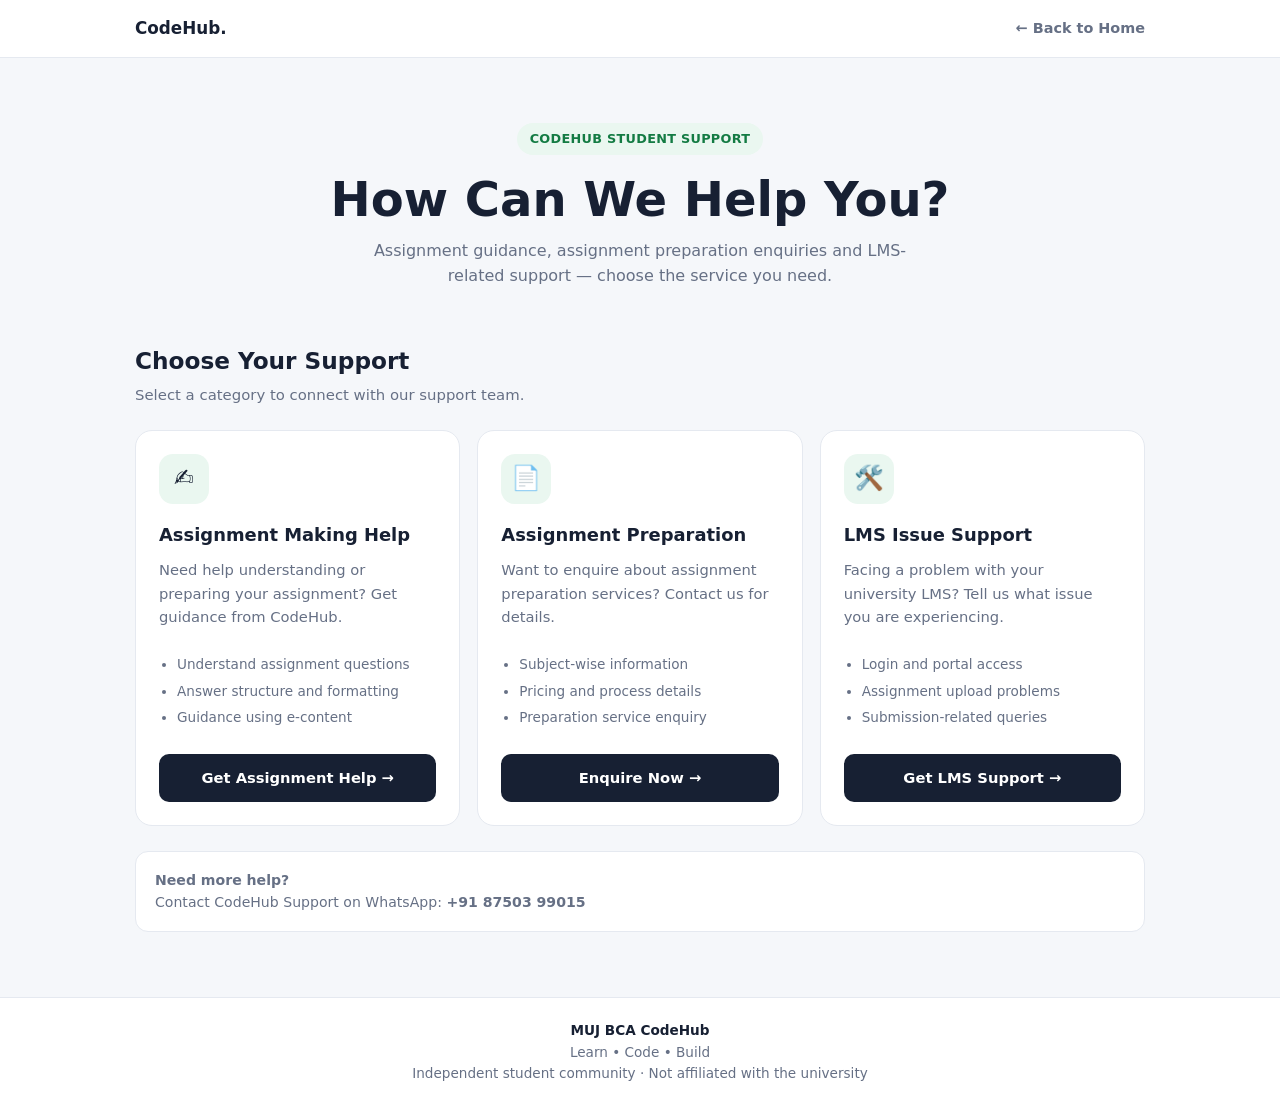
==== support.html @ 630306e5 "Create support.html" ====
<!DOCTYPE html>
<html lang="en">
<head>
  <meta charset="UTF-8">
  <meta name="viewport" content="width=device-width, initial-scale=1.0">
  <meta name="theme-color" content="#f5f7fa">
  <title>Support | MUJ BCA CodeHub</title>
  <style>
    :root {
      --ink: #172033;
      --muted: #667085;
      --bg: #f5f7fa;
      --card: #ffffff;
      --line: #e5e9f0;
      --accent: #159653;
      --soft: #eaf7f0;
    }

    * { box-sizing: border-box; }

    body {
      margin: 0;
      background: var(--bg);
      color: var(--ink);
      font-family: system-ui, -apple-system, "Segoe UI", sans-serif;
      line-height: 1.6;
    }

    a { text-decoration: none; }

    .topbar {
      background: white;
      border-bottom: 1px solid var(--line);
    }

    .nav {
      max-width: 1050px;
      margin: auto;
      padding: 15px 20px;
      display: flex;
      align-items: center;
      justify-content: space-between;
      gap: 12px;
    }

    .brand {
      color: var(--ink);
      font-weight: 800;
      font-size: 1.05rem;
    }

    .back {
      color: var(--muted);
      font-weight: 650;
      font-size: .9rem;
    }

    .hero {
      text-align: center;
      padding: 65px 20px 38px;
    }

    .tag {
      display: inline-block;
      padding: 6px 13px;
      border-radius: 30px;
      background: var(--soft);
      color: #137b43;
      font-size: .8rem;
      font-weight: 750;
      letter-spacing: .3px;
    }

    .hero h1 {
      margin: 17px 0 10px;
      font-size: clamp(2rem, 6vw, 3rem);
      line-height: 1.15;
    }

    .hero p {
      max-width: 570px;
      margin: auto;
      color: var(--muted);
    }

    .container {
      max-width: 1050px;
      margin: auto;
      padding: 15px 20px 65px;
    }

    .section-heading {
      margin-bottom: 22px;
    }

    .section-heading h2 {
      margin: 0 0 5px;
      font-size: 1.45rem;
    }

    .section-heading p {
      margin: 0;
      color: var(--muted);
      font-size: .93rem;
    }

    .grid {
      display: grid;
      grid-template-columns: repeat(3, 1fr);
      gap: 17px;
    }

    .card {
      background: var(--card);
      border: 1px solid var(--line);
      border-radius: 17px;
      padding: 23px;
      display: flex;
      flex-direction: column;
      min-height: 300px;
      transition: transform .2s, box-shadow .2s;
    }

    .card:hover {
      transform: translateY(-4px);
      box-shadow: 0 12px 28px rgba(23,32,51,.07);
    }

    .icon {
      width: 50px;
      height: 50px;
      display: grid;
      place-items: center;
      border-radius: 14px;
      background: var(--soft);
      font-size: 1.5rem;
      margin-bottom: 17px;
    }

    .card h3 {
      margin: 0 0 9px;
      font-size: 1.12rem;
    }

    .card p {
      margin: 0 0 20px;
      color: var(--muted);
      font-size: .92rem;
      flex: 1;
    }

    .points {
      margin: 0 0 20px;
      padding-left: 18px;
      color: var(--muted);
      font-size: .85rem;
    }

    .points li { margin: 5px 0; }

    .btn {
      display: block;
      width: 100%;
      text-align: center;
      background: var(--ink);
      color: white;
      padding: 12px 15px;
      border-radius: 10px;
      font-weight: 750;
      font-size: .92rem;
      transition: .2s;
    }

    .btn:hover { background: #30415f; }

    .note {
      margin-top: 25px;
      padding: 17px 19px;
      background: #fff;
      border: 1px solid var(--line);
      border-radius: 13px;
      color: var(--muted);
      font-size: .88rem;
    }

    footer {
      border-top: 1px solid var(--line);
      background: white;
      padding: 22px 15px;
      text-align: center;
      color: var(--muted);
      font-size: .85rem;
    }

    footer strong { color: var(--ink); }

    @media (max-width: 760px) {
      .grid { grid-template-columns: 1fr; }
      .card { min-height: auto; }
      .hero { padding-top: 48px; }
    }
  </style>
</head>

<body>

  <header class="topbar">
    <div class="nav">
      <a class="brand" href="index.html">CodeHub.</a>
      <a class="back" href="index.html">← Back to Home</a>
    </div>
  </header>

  <main>
    <section class="hero">
      <span class="tag">CODEHUB STUDENT SUPPORT</span>
      <h1>How Can We Help You?</h1>
      <p>Assignment guidance, assignment preparation enquiries
      and LMS-related support — choose the service you need.</p>
    </section>

    <section class="container">
      <div class="section-heading">
        <h2>Choose Your Support</h2>
        <p>Select a category to connect with our support team.</p>
      </div>

      <div class="grid">

        <article class="card">
          <div class="icon">✍️</div>
          <h3>Assignment Making Help</h3>
          <p>Need help understanding or preparing your assignment? Get guidance from CodeHub.</p>
          <ul class="points">
            <li>Understand assignment questions</li>
            <li>Answer structure and formatting</li>
            <li>Guidance using e-content</li>
          </ul>
          <a class="btn"
             href="https://wa.me/918750399015?text=Hello%20CodeHub%2C%20I%20need%20guidance%20for%20making%20my%20assignment."
             target="_blank" rel="noopener">
            Get Assignment Help →
          </a>
        </article>

        <article class="card">
          <div class="icon">📄</div>
          <h3>Assignment Preparation</h3>
          <p>Want to enquire about assignment preparation services? Contact us for details.</p>
          <ul class="points">
            <li>Subject-wise information</li>
            <li>Pricing and process details</li>
            <li>Preparation service enquiry</li>
          </ul>
          <a class="btn"
             href="https://wa.me/918750399015?text=Hello%20CodeHub%2C%20I%20want%20to%20know%20about%20assignment%20preparation%20services."
             target="_blank" rel="noopener">
            Enquire Now →
          </a>
        </article>

        <article class="card">
          <div class="icon">🛠️</div>
          <h3>LMS Issue Support</h3>
          <p>Facing a problem with your university LMS? Tell us what issue you are experiencing.</p>
          <ul class="points">
            <li>Login and portal access</li>
            <li>Assignment upload problems</li>
            <li>Submission-related queries</li>
          </ul>
          <a class="btn"
             href="https://wa.me/918750399015?text=Hello%20CodeHub%2C%20I%20need%20help%20with%20an%20LMS%20issue."
             target="_blank" rel="noopener">
            Get LMS Support →
          </a>
        </article>

      </div>

      <div class="note">
        <strong>Need more help?</strong><br>
        Contact CodeHub Support on WhatsApp:
        <strong>+91 87503 99015</strong>
      </div>
    </section>
  </main>

  <footer>
    <strong>MUJ BCA CodeHub</strong><br>
    Learn • Code • Build<br>
    <span>Independent student community · Not affiliated with the university</span>
  </footer>

</body>
</html>
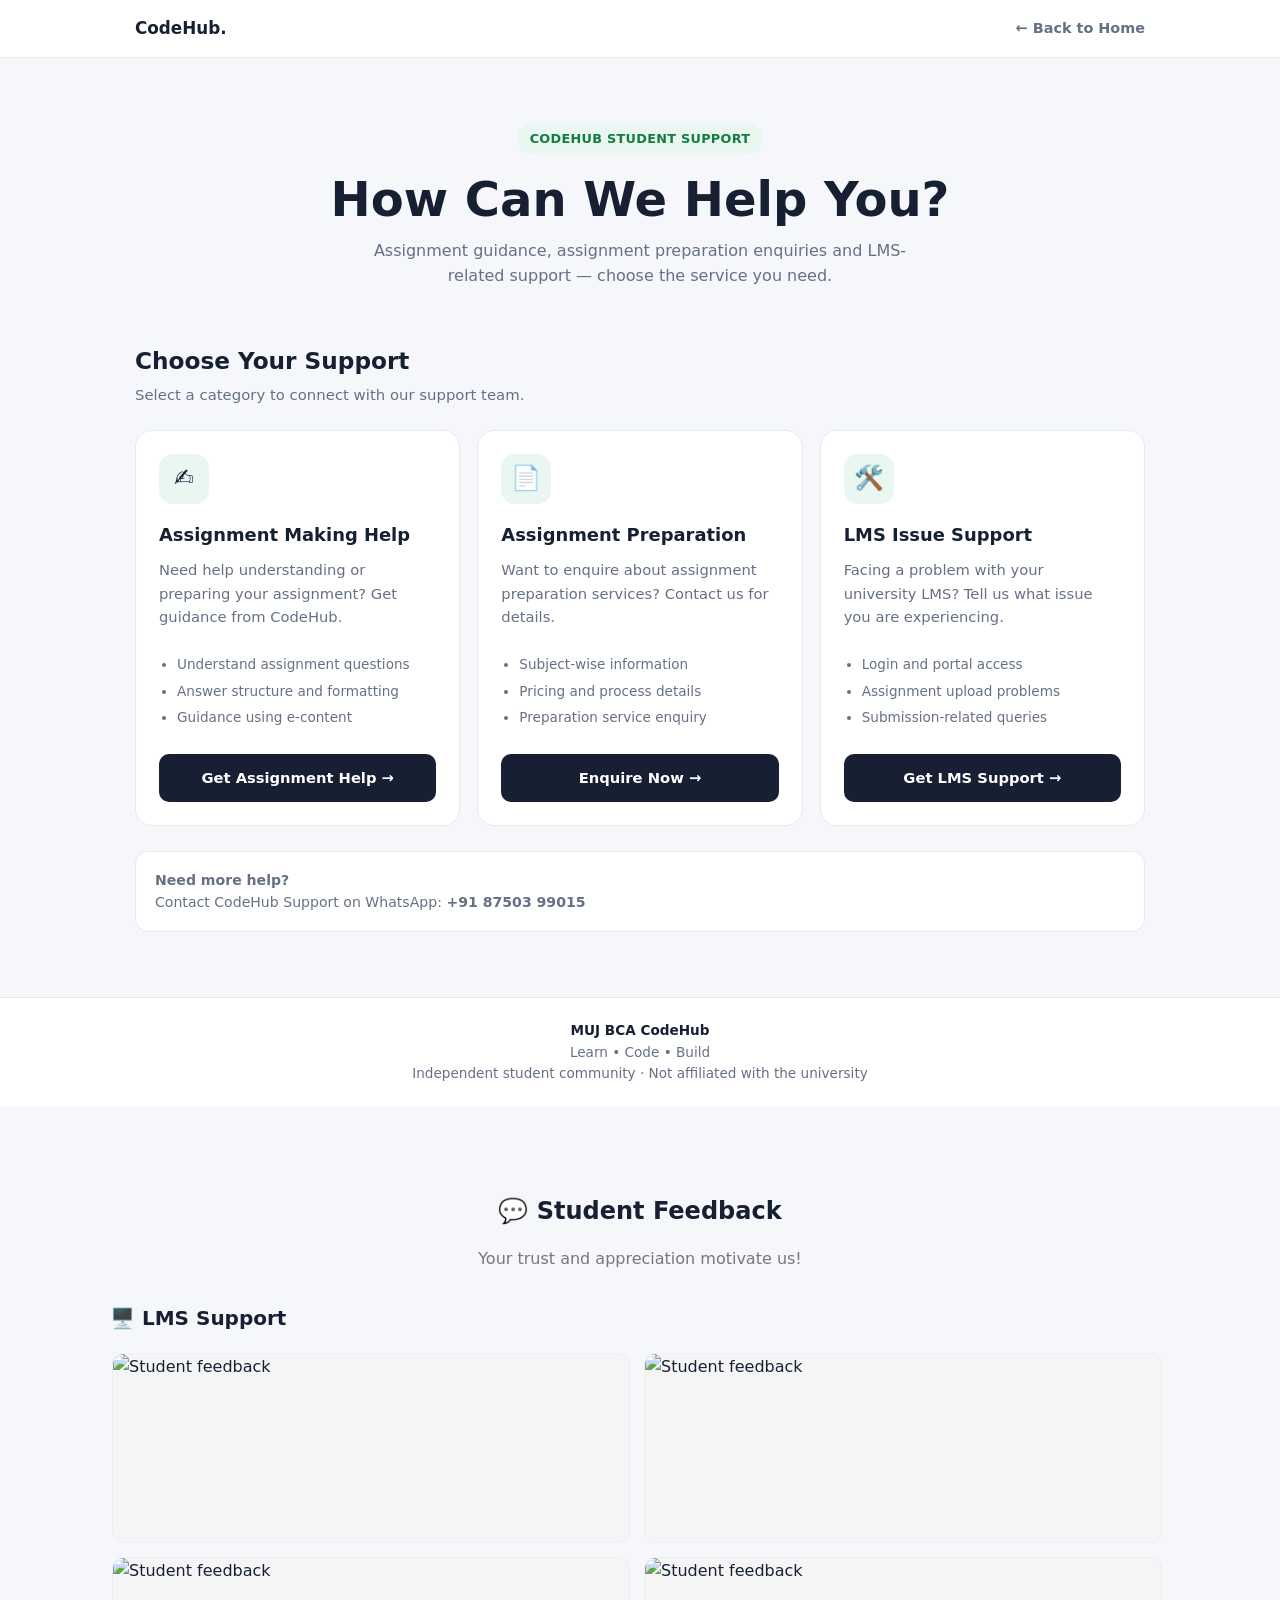
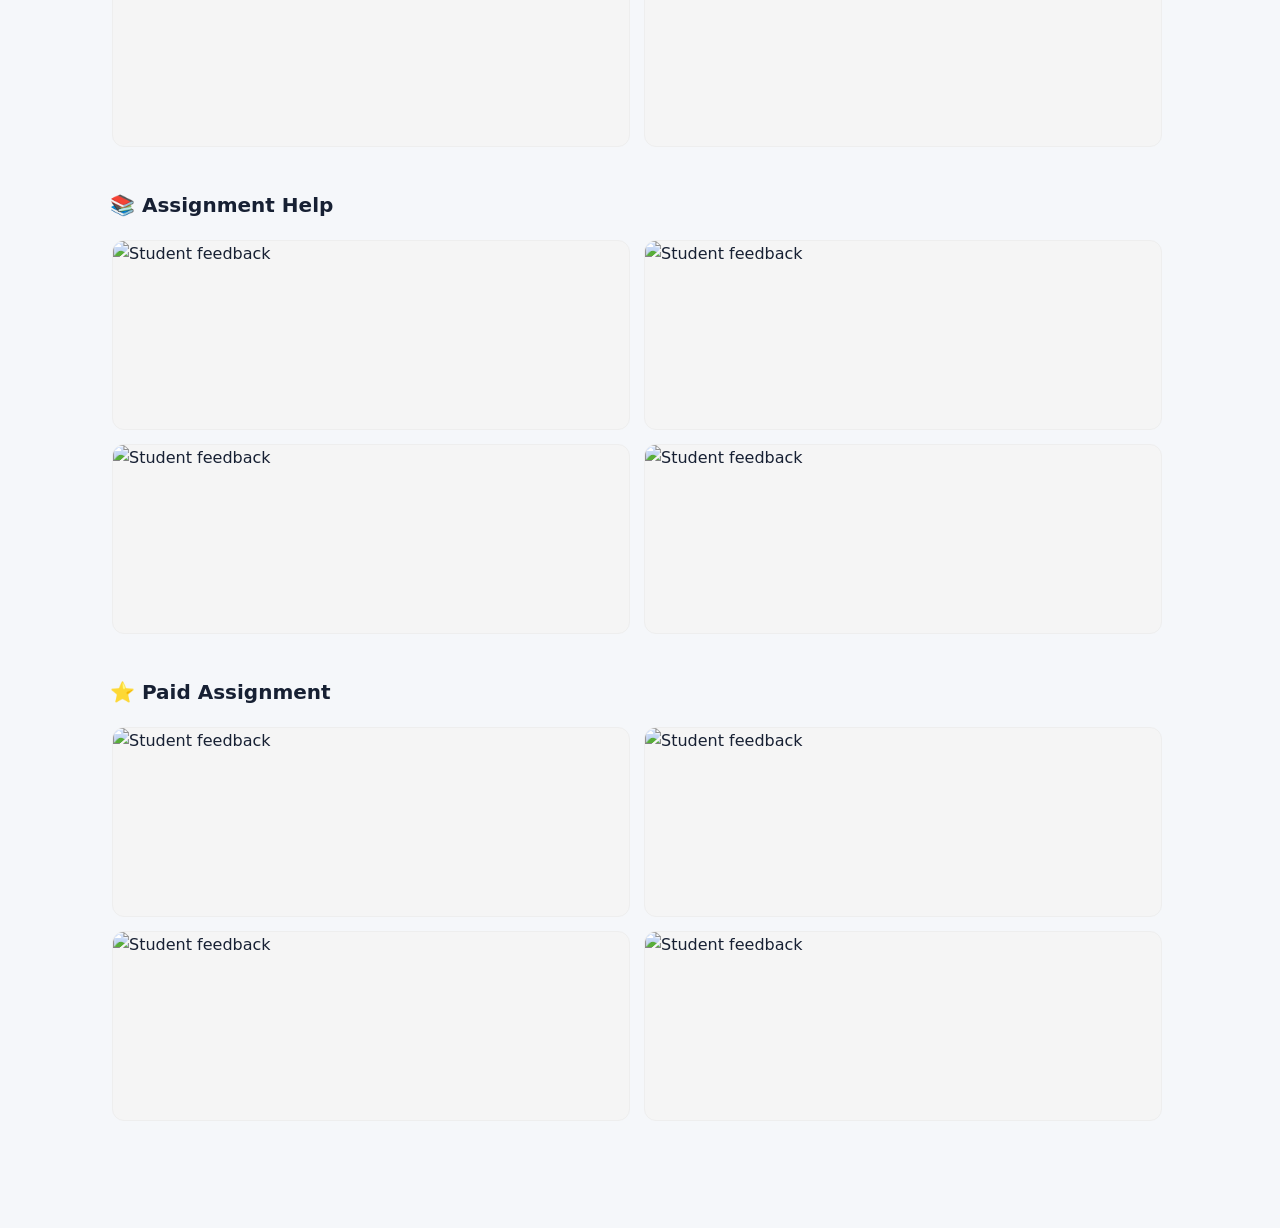
==== commit 398869be: "Update support.html" ====
--- a/support.html
+++ b/support.html
@@ -292,5 +292,195 @@
     <span>Independent student community · Not affiliated with the university</span>
   </footer>
 
+
+<style>
+.feedback-section {
+  margin: 45px auto;
+  padding: 20px;
+  max-width: 1100px;
+}
+
+.feedback-section h2 {
+  text-align: center;
+  margin-bottom: 8px;
+}
+
+.feedback-subtitle {
+  text-align: center;
+  color: #777;
+  margin-bottom: 30px;
+}
+
+.feedback-category {
+  margin: 30px 0;
+}
+
+.feedback-category h3 {
+  margin-bottom: 14px;
+  font-size: 20px;
+}
+
+.feedback-scroll {
+  display: grid;
+  grid-template-columns: repeat(2, minmax(0, 1fr));
+  gap: 14px;
+  max-height: 460px;
+  overflow-y: auto;
+  padding: 5px 8px 12px 2px;
+  overscroll-behavior: contain;
+}
+
+.feedback-scroll img {
+  width: 100%;
+  height: 190px;
+  object-fit: contain;
+  background: #f5f5f5;
+  border-radius: 12px;
+  border: 1px solid #eee;
+  cursor: pointer;
+  transition: transform .2s;
+}
+
+.feedback-scroll img:hover {
+  transform: scale(1.02);
+}
+
+.feedback-scroll::-webkit-scrollbar {
+  width: 6px;
+}
+
+.feedback-scroll::-webkit-scrollbar-thumb {
+  background: #bbb;
+  border-radius: 10px;
+}
+
+.feedback-preview {
+  display: none;
+  position: fixed;
+  inset: 0;
+  z-index: 9999;
+  background: rgba(0,0,0,.9);
+  align-items: center;
+  justify-content: center;
+  padding: 20px;
+}
+
+.feedback-preview img {
+  max-width: 95%;
+  max-height: 85vh;
+  object-fit: contain;
+  border-radius: 10px;
+}
+
+.feedback-preview button {
+  position: absolute;
+  top: 18px;
+  right: 22px;
+  background: white;
+  border: 0;
+  border-radius: 50%;
+  width: 38px;
+  height: 38px;
+  font-size: 22px;
+  cursor: pointer;
+}
+
+@media (max-width: 480px) {
+  .feedback-section {
+    padding: 12px;
+  }
+
+  .feedback-scroll img {
+    height: 145px;
+  }
+
+  .feedback-scroll {
+    max-height: 340px;
+    gap: 10px;
+  }
+}
+</style>
+
+<section class="feedback-section">
+  <h2>💬 Student Feedback</h2>
+  <p class="feedback-subtitle">
+    Your trust and appreciation motivate us!
+  </p>
+
+  <div class="feedback-category">
+    <h3>🖥️ LMS Support</h3>
+    <div class="feedback-scroll" id="lmsGallery"></div>
+  </div>
+
+  <div class="feedback-category">
+    <h3>📚 Assignment Help</h3>
+    <div class="feedback-scroll" id="helpGallery"></div>
+  </div>
+
+  <div class="feedback-category">
+    <h3>⭐ Paid Assignment</h3>
+    <div class="feedback-scroll" id="paidGallery"></div>
+  </div>
+</section>
+
+<div class="feedback-preview" id="feedbackPreview">
+  <button onclick="closeFeedbackPreview()">×</button>
+  <img id="previewImage" src="" alt="Student feedback preview">
+</div>
+
+<script>
+const feedbackImages = {
+  lms: [
+    "images/lms1.jpg",
+    "images/lms2.jpg",
+    "images/lms3.jpg",
+    "images/lms4.jpg"
+  ],
+
+  help: [
+    "images/help1.jpg",
+    "images/help2.jpg",
+    "images/help3.jpg",
+    "images/help4.jpg"
+  ],
+
+  paid: [
+    "images/paid1.jpg",
+    "images/paid2.jpg",
+    "images/paid3.jpg",
+    "images/paid4.jpg"
+  ]
+};
+
+function loadFeedbackGallery(galleryId, images) {
+  const gallery = document.getElementById(galleryId);
+
+  images.forEach((imagePath) => {
+    const image = document.createElement("img");
+    image.src = imagePath;
+    image.alt = "Student feedback";
+    image.loading = "lazy";
+
+    image.onclick = () => openFeedbackPreview(imagePath);
+
+    gallery.appendChild(image);
+  });
+}
+
+loadFeedbackGallery("lmsGallery", feedbackImages.lms);
+loadFeedbackGallery("helpGallery", feedbackImages.help);
+loadFeedbackGallery("paidGallery", feedbackImages.paid);
+
+function openFeedbackPreview(imagePath) {
+  document.getElementById("previewImage").src = imagePath;
+  document.getElementById("feedbackPreview").style.display = "flex";
+}
+
+function closeFeedbackPreview() {
+  document.getElementById("feedbackPreview").style.display = "none";
+}
+</script>
+</body>
+
 </body>
 </html>
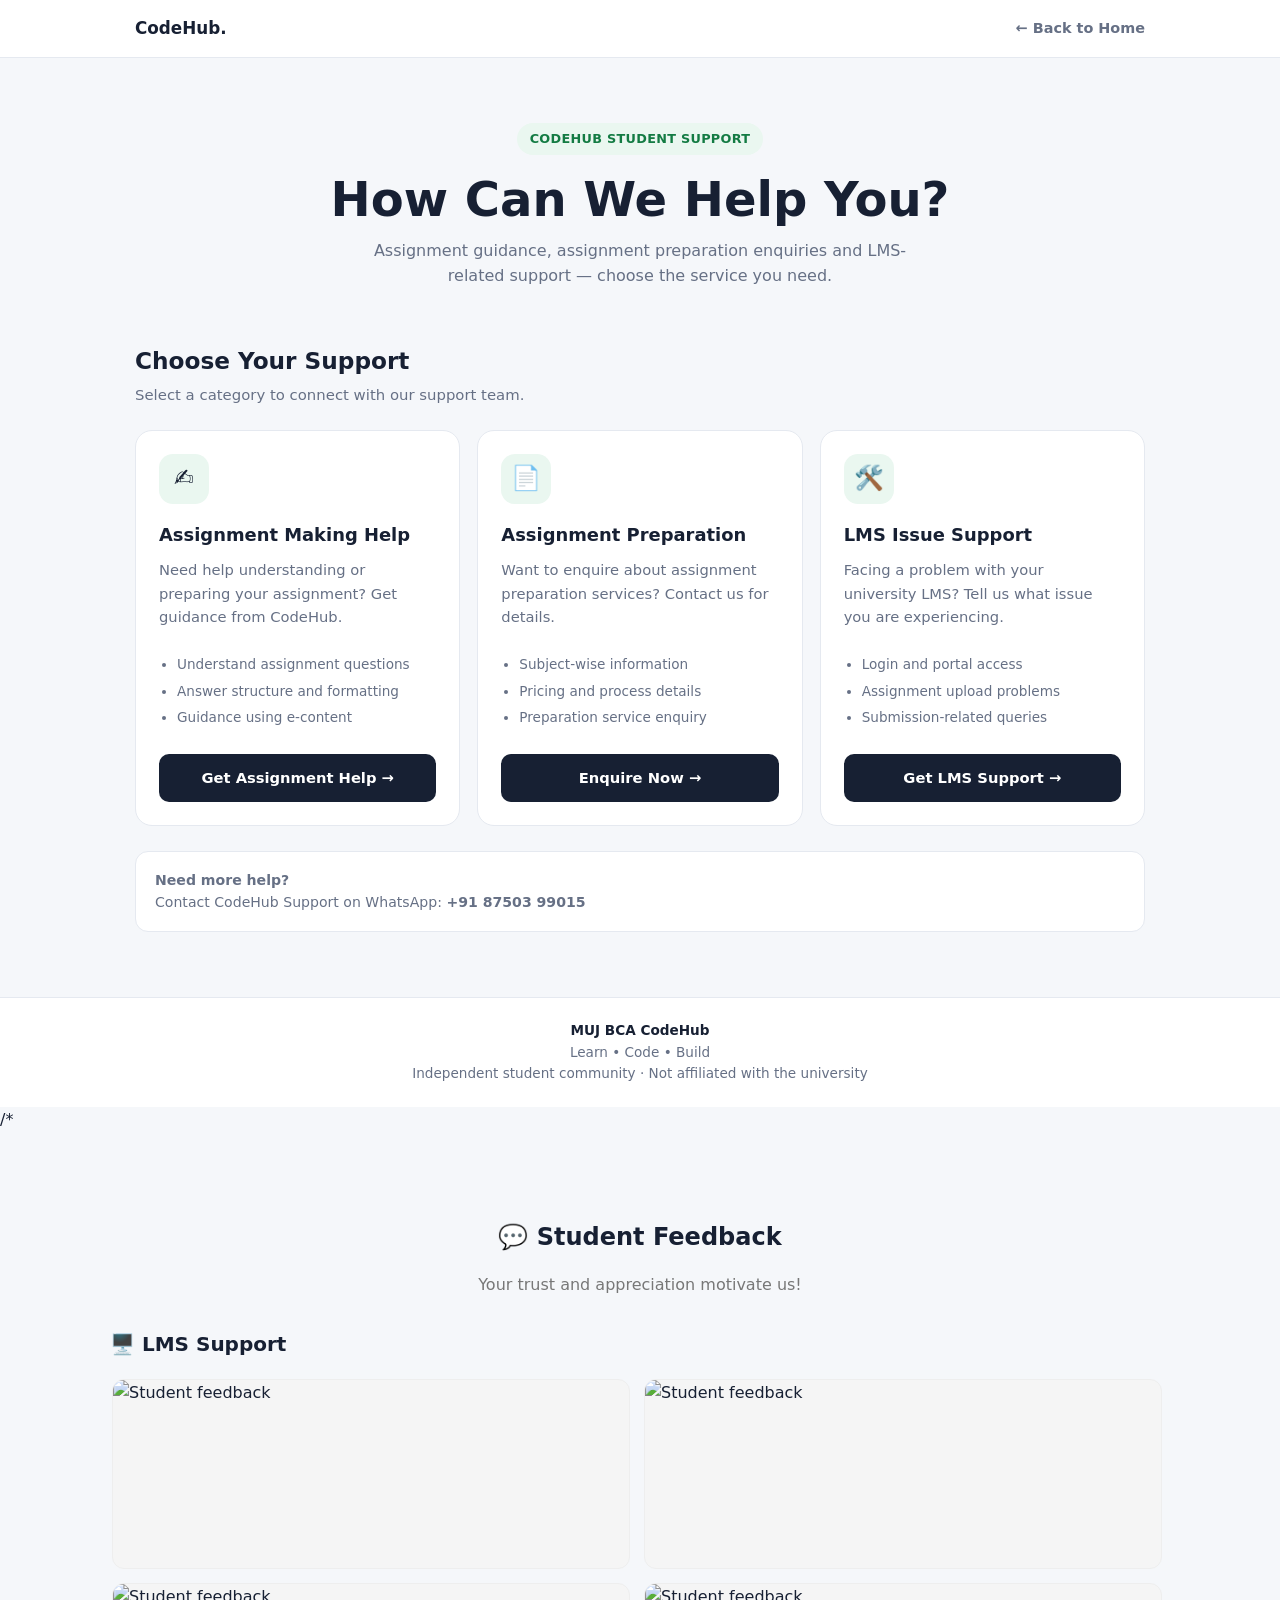
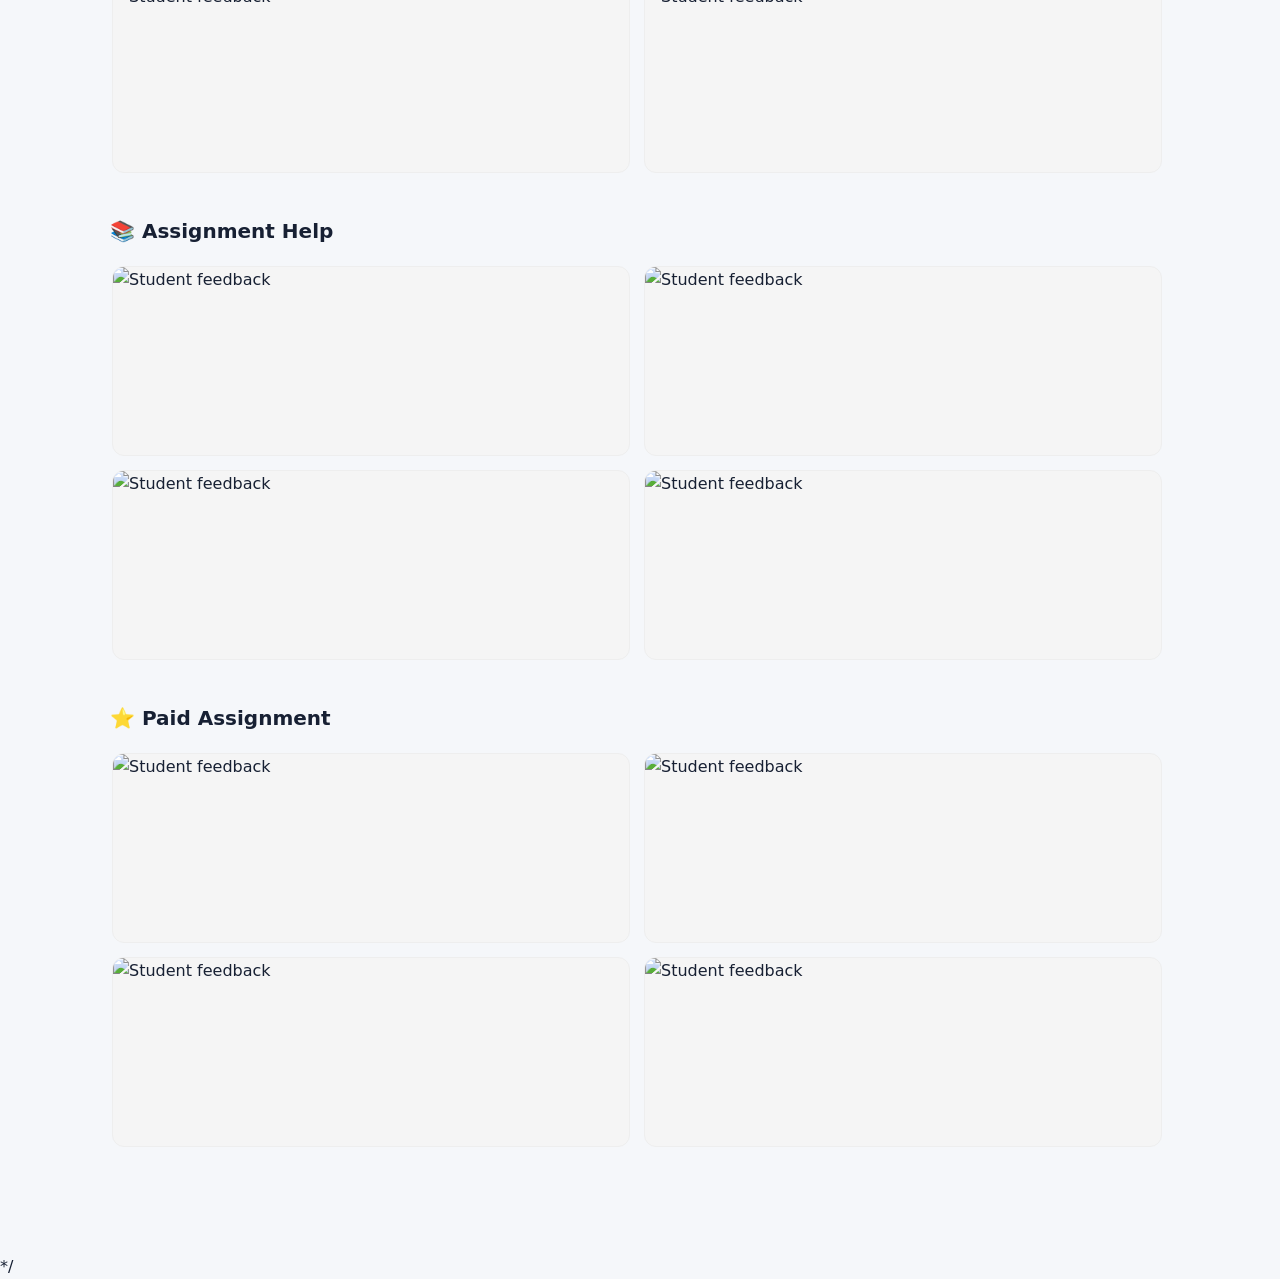
==== commit 6dfe6c63: "Update support.html" ====
--- a/support.html
+++ b/support.html
@@ -292,7 +292,7 @@
     <span>Independent student community · Not affiliated with the university</span>
   </footer>
 
-
+/*
 <style>
 .feedback-section {
   margin: 45px auto;
@@ -481,6 +481,6 @@
 }
 </script>
 </body>
-
+*/
 </body>
 </html>
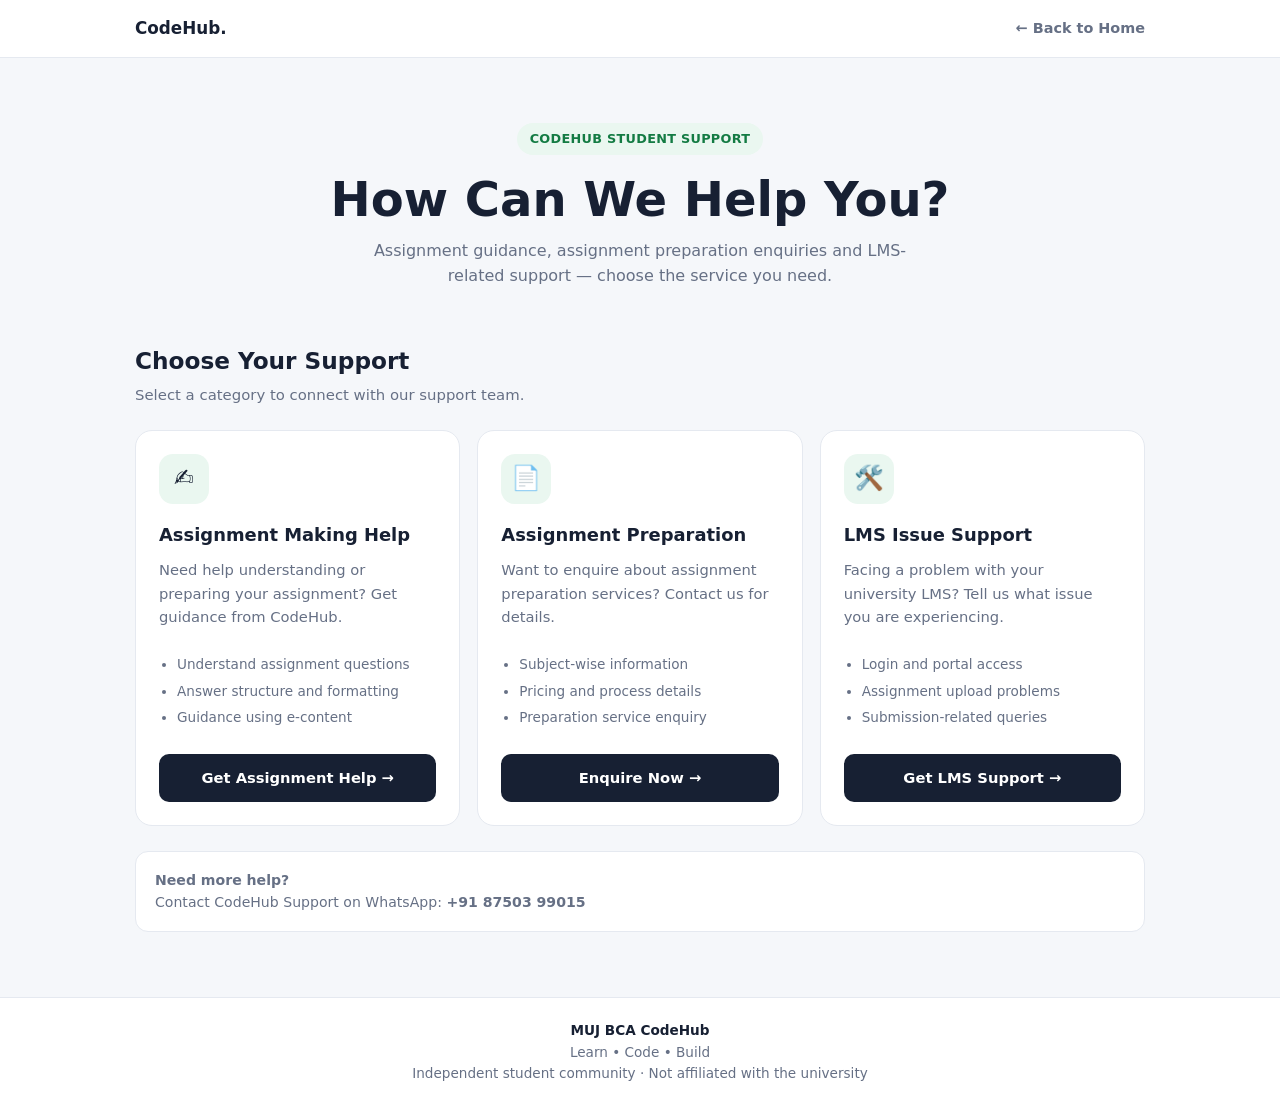
==== commit 96e00ec4: "Update support.html" ====
--- a/support.html
+++ b/support.html
@@ -292,195 +292,6 @@
     <span>Independent student community · Not affiliated with the university</span>
   </footer>
 
-/*
-<style>
-.feedback-section {
-  margin: 45px auto;
-  padding: 20px;
-  max-width: 1100px;
-}
-
-.feedback-section h2 {
-  text-align: center;
-  margin-bottom: 8px;
-}
-
-.feedback-subtitle {
-  text-align: center;
-  color: #777;
-  margin-bottom: 30px;
-}
-
-.feedback-category {
-  margin: 30px 0;
-}
-
-.feedback-category h3 {
-  margin-bottom: 14px;
-  font-size: 20px;
-}
-
-.feedback-scroll {
-  display: grid;
-  grid-template-columns: repeat(2, minmax(0, 1fr));
-  gap: 14px;
-  max-height: 460px;
-  overflow-y: auto;
-  padding: 5px 8px 12px 2px;
-  overscroll-behavior: contain;
-}
-
-.feedback-scroll img {
-  width: 100%;
-  height: 190px;
-  object-fit: contain;
-  background: #f5f5f5;
-  border-radius: 12px;
-  border: 1px solid #eee;
-  cursor: pointer;
-  transition: transform .2s;
-}
-
-.feedback-scroll img:hover {
-  transform: scale(1.02);
-}
-
-.feedback-scroll::-webkit-scrollbar {
-  width: 6px;
-}
-
-.feedback-scroll::-webkit-scrollbar-thumb {
-  background: #bbb;
-  border-radius: 10px;
-}
-
-.feedback-preview {
-  display: none;
-  position: fixed;
-  inset: 0;
-  z-index: 9999;
-  background: rgba(0,0,0,.9);
-  align-items: center;
-  justify-content: center;
-  padding: 20px;
-}
-
-.feedback-preview img {
-  max-width: 95%;
-  max-height: 85vh;
-  object-fit: contain;
-  border-radius: 10px;
-}
-
-.feedback-preview button {
-  position: absolute;
-  top: 18px;
-  right: 22px;
-  background: white;
-  border: 0;
-  border-radius: 50%;
-  width: 38px;
-  height: 38px;
-  font-size: 22px;
-  cursor: pointer;
-}
-
-@media (max-width: 480px) {
-  .feedback-section {
-    padding: 12px;
-  }
-
-  .feedback-scroll img {
-    height: 145px;
-  }
-
-  .feedback-scroll {
-    max-height: 340px;
-    gap: 10px;
-  }
-}
-</style>
-
-<section class="feedback-section">
-  <h2>💬 Student Feedback</h2>
-  <p class="feedback-subtitle">
-    Your trust and appreciation motivate us!
-  </p>
-
-  <div class="feedback-category">
-    <h3>🖥️ LMS Support</h3>
-    <div class="feedback-scroll" id="lmsGallery"></div>
-  </div>
-
-  <div class="feedback-category">
-    <h3>📚 Assignment Help</h3>
-    <div class="feedback-scroll" id="helpGallery"></div>
-  </div>
-
-  <div class="feedback-category">
-    <h3>⭐ Paid Assignment</h3>
-    <div class="feedback-scroll" id="paidGallery"></div>
-  </div>
-</section>
-
-<div class="feedback-preview" id="feedbackPreview">
-  <button onclick="closeFeedbackPreview()">×</button>
-  <img id="previewImage" src="" alt="Student feedback preview">
-</div>
-
-<script>
-const feedbackImages = {
-  lms: [
-    "images/lms1.jpg",
-    "images/lms2.jpg",
-    "images/lms3.jpg",
-    "images/lms4.jpg"
-  ],
-
-  help: [
-    "images/help1.jpg",
-    "images/help2.jpg",
-    "images/help3.jpg",
-    "images/help4.jpg"
-  ],
-
-  paid: [
-    "images/paid1.jpg",
-    "images/paid2.jpg",
-    "images/paid3.jpg",
-    "images/paid4.jpg"
-  ]
-};
-
-function loadFeedbackGallery(galleryId, images) {
-  const gallery = document.getElementById(galleryId);
-
-  images.forEach((imagePath) => {
-    const image = document.createElement("img");
-    image.src = imagePath;
-    image.alt = "Student feedback";
-    image.loading = "lazy";
-
-    image.onclick = () => openFeedbackPreview(imagePath);
-
-    gallery.appendChild(image);
-  });
-}
-
-loadFeedbackGallery("lmsGallery", feedbackImages.lms);
-loadFeedbackGallery("helpGallery", feedbackImages.help);
-loadFeedbackGallery("paidGallery", feedbackImages.paid);
-
-function openFeedbackPreview(imagePath) {
-  document.getElementById("previewImage").src = imagePath;
-  document.getElementById("feedbackPreview").style.display = "flex";
-}
-
-function closeFeedbackPreview() {
-  document.getElementById("feedbackPreview").style.display = "none";
-}
-</script>
-</body>
-*/
+
 </body>
 </html>
